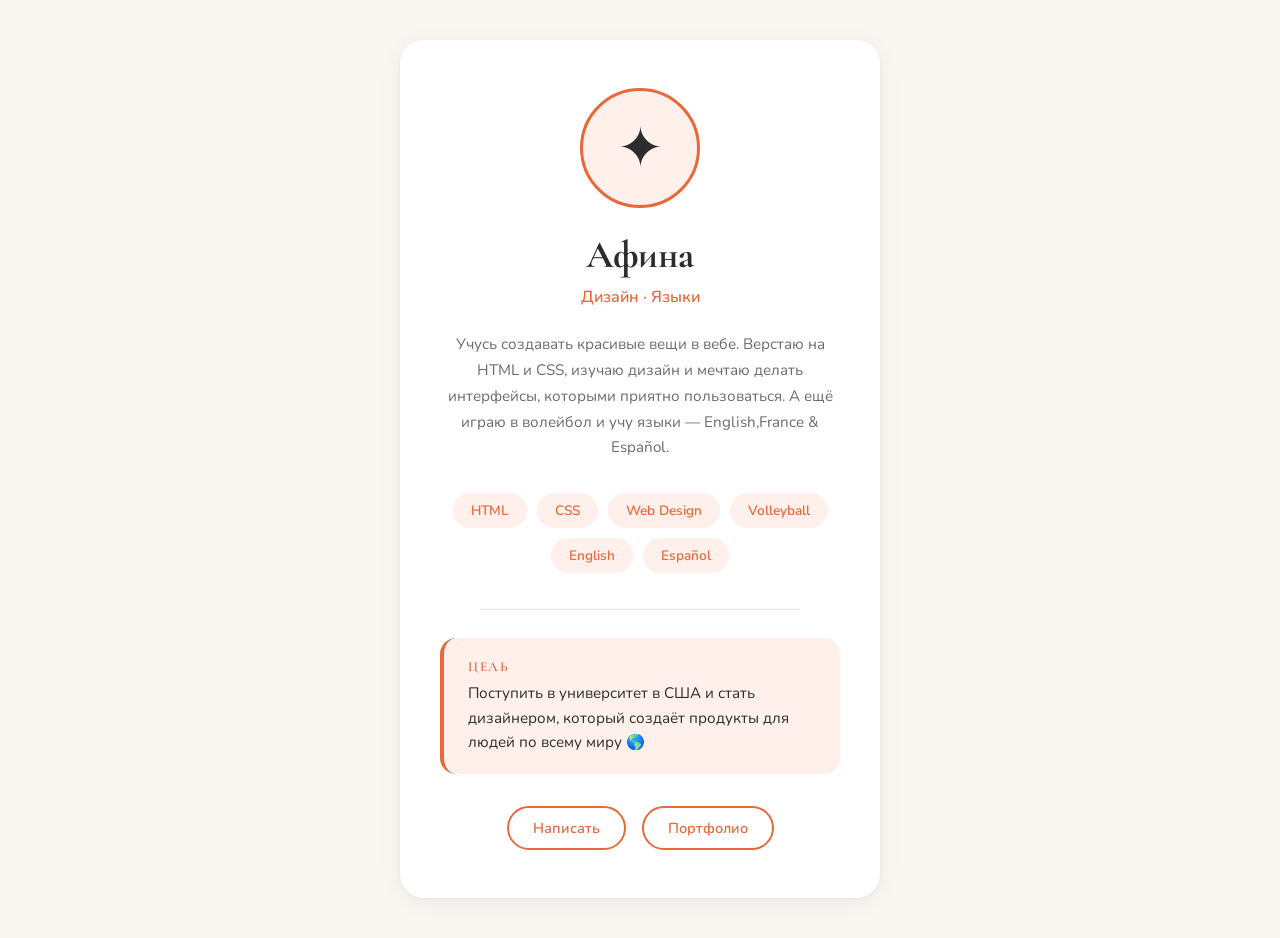
==== portfolio.html @ 3f21f56a "Rename portfolio html to portfolio.html" ====
<!DOCTYPE html>
<html lang="ru">
<head>
  <meta charset="UTF-8">
  <meta name="viewport" content="width=device-width, initial-scale=1.0">
  <title>Афина — дизайнер и не только</title>

  <!-- Подключаем красивые шрифты из Google Fonts (бесплатно) -->
  <link href="https://fonts.googleapis.com/css2?family=Cormorant+Garamond:wght@400;600;700&family=Nunito:wght@400;600&display=swap" rel="stylesheet">

  <!-- Подключаем наш файл со стилями -->
  <link rel="stylesheet" href="style.css">
</head>
<body>

  <div class="card">

    <!-- Аватар: замени эмодзи на <img src="photo.jpg"> когда будет фото -->
    <div class="avatar">✦</div>

    <h1 class="name">Афина</h1>
    <p class="tagline">Дизайн · Языки</p>

    <p class="bio">
      
      Учусь создавать красивые вещи в вебе. Верстаю на HTML и CSS,
      изучаю дизайн и мечтаю делать интерфейсы, которыми приятно пользоваться.
      А ещё играю в волейбол и учу языки — English,France & Español.
    
    </p>

    <div class="tags">
      <span class="tag">HTML</span>
      <span class="tag">CSS</span>
      <span class="tag">Web Design</span>
      <span class="tag">Volleyball</span>
      <span class="tag">English</span>
      <span class="tag">Español</span>
    </div>

    <div class="divider"></div>

    <div class="dream">
      <div class="dream-label">Цель</div>
      <div class="dream-text">
        Поступить в университет в США и стать дизайнером,
        который создаёт продукты для людей по всему миру 🌎
      </div>
    </div>

    <div class="links">
      <a href="mailto:afina@example.com" class="link">Написать</a>
      <a href="#" class="link">Портфолио</a>
    </div>

  </div>

</body>
</html>
---- style.css ----
/* ============================================
   ПЕРЕМЕННЫЕ — меняй цвета здесь, 
   и они изменятся ВЕЗДЕ на странице
   ============================================ */
:root {
  --color-bg: #faf7f2;           /* фон страницы */
  --color-card: #ffffff;          /* фон карточки */
  --color-accent: #e8683a;        /* акцентный цвет (оранжевый) */
  --color-accent-light: #fff0eb;  /* светлый акцент для фона */
  --color-text: #2c2c2c;          /* основной текст */
  --color-text-light: #6b6b6b;   /* второстепенный текст */
  --color-border: #eee5dc;        /* рамки и линии */

  --font-heading: 'Cormorant Garamond', Georgia, serif;  /* шрифт заголовков */
  --font-body: 'Nunito', sans-serif;                      /* шрифт текста */
}

/* ============================================
   СБРОС — убираем стандартные отступы браузера
   ============================================ */
* {
  margin: 0;
  padding: 0;
  box-sizing: border-box;
}

/* ============================================
   BODY — основа страницы
   ============================================ */
body {
  font-family: var(--font-body);
  background-color: var(--color-bg);
  color: var(--color-text);
  min-height: 100vh;

  /* flexbox — центрируем карточку по центру экрана */
  display: flex;
  justify-content: center;   /* по горизонтали */
  align-items: center;       /* по вертикали */
  padding: 40px 20px;
}

/* ============================================
   КАРТОЧКА — главный блок
   ============================================ */
.card {
  background: var(--color-card);
  border-radius: 24px;
  max-width: 480px;
  width: 100%;
  padding: 48px 40px;
  text-align: center;

  /* тень — делает карточку «объёмной» */
  box-shadow:
    0 4px 24px rgba(0, 0, 0, 0.06),
    0 1px 4px rgba(0, 0, 0, 0.04);

  /* анимация появления при загрузке */
  animation: fadeUp 0.8s ease-out;
}

/* Анимация: карточка плавно появляется снизу */
@keyframes fadeUp {
  from {
    opacity: 0;
    transform: translateY(30px);
  }
  to {
    opacity: 1;
    transform: translateY(0);
  }
}

/* ============================================
   АВАТАР — круглое фото/эмодзи
   ============================================ */
.avatar {
  width: 120px;
  height: 120px;
  border-radius: 50%;          /* делает круг из квадрата */
  background: var(--color-accent-light);
  margin: 0 auto 24px;        /* auto по бокам = центрирование */

  /* центрируем содержимое (эмодзи) */
  display: flex;
  justify-content: center;
  align-items: center;
  font-size: 56px;

  /* рамка вокруг аватара */
  border: 3px solid var(--color-accent);
}

/* ============================================
   ТИПОГРАФИКА — заголовки и текст
   ============================================ */
.name {
  font-family: var(--font-heading);
  font-size: 2.4rem;
  font-weight: 700;
  color: var(--color-text);
  margin-bottom: 8px;
  letter-spacing: -0.5px;    /* чуть сближаем буквы — приём дизайнеров */
}

.tagline {
  font-size: 1rem;
  color: var(--color-accent);
  font-weight: 600;
  margin-bottom: 24px;
}

.bio {
  font-size: 0.95rem;
  line-height: 1.7;           /* межстрочный интервал — чем больше, тем легче читать */
  color: var(--color-text-light);
  margin-bottom: 32px;
}

/* ============================================
   ТЕГИ — навыки и интересы
   ============================================ */
.tags {
  display: flex;
  flex-wrap: wrap;             /* переносит теги на новую строку если не влезают */
  justify-content: center;
  gap: 10px;                   /* расстояние между тегами */
  margin-bottom: 36px;
}

.tag {
  background: var(--color-accent-light);
  color: var(--color-accent);
  padding: 8px 18px;
  border-radius: 50px;        /* «таблетка» — большой border-radius на маленьком элементе */
  font-size: 0.85rem;
  font-weight: 600;

  /* плавный переход при наведении */
  transition: all 0.3s ease;
}

/* Эффект при наведении мыши */
.tag:hover {
  background: var(--color-accent);
  color: white;
  transform: translateY(-2px);  /* чуть подпрыгивает вверх */
}

/* ============================================
   РАЗДЕЛИТЕЛЬ
   ============================================ */
.divider {
  height: 1px;
  background: var(--color-border);
  margin: 0 40px 28px;
}

/* ============================================
   ЦЕЛЬ / МЕЧТА — выделенный блок
   ============================================ */
.dream {
  background: var(--color-accent-light);
  border-radius: 16px;
  padding: 20px 24px;
  margin-bottom: 32px;
  border-left: 4px solid var(--color-accent);  /* цветная полоска слева */
  text-align: left;
}

.dream-label {
  font-family: var(--font-heading);
  font-size: 0.85rem;
  font-weight: 600;
  color: var(--color-accent);
  text-transform: uppercase;   /* ЗАГЛАВНЫЕ БУКВЫ */
  letter-spacing: 1.5px;
  margin-bottom: 6px;
}

.dream-text {
  font-size: 0.95rem;
  color: var(--color-text);
  line-height: 1.6;
}

/* ============================================
   ССЫЛКИ / КОНТАКТЫ
   ============================================ */
.links {
  display: flex;
  justify-content: center;
  gap: 16px;
}

.link {
  color: var(--color-accent);
  text-decoration: none;       /* убираем подчёркивание */
  font-weight: 600;
  font-size: 0.9rem;
  padding: 10px 24px;
  border: 2px solid var(--color-accent);
  border-radius: 50px;
  transition: all 0.3s ease;
}

.link:hover {
  background: var(--color-accent);
  color: white;
}

/* ============================================
   АДАПТИВ — на маленьких экранах (телефоны)
   @media — это как «если экран меньше 480px, 
   то применить эти стили»
   ============================================ */
@media (max-width: 480px) {
  .card {
    padding: 36px 24px;
  }

  .name {
    font-size: 2rem;
  }

  .links {
    flex-direction: column;    /* кнопки друг под другом */
    gap: 12px;
  }
}
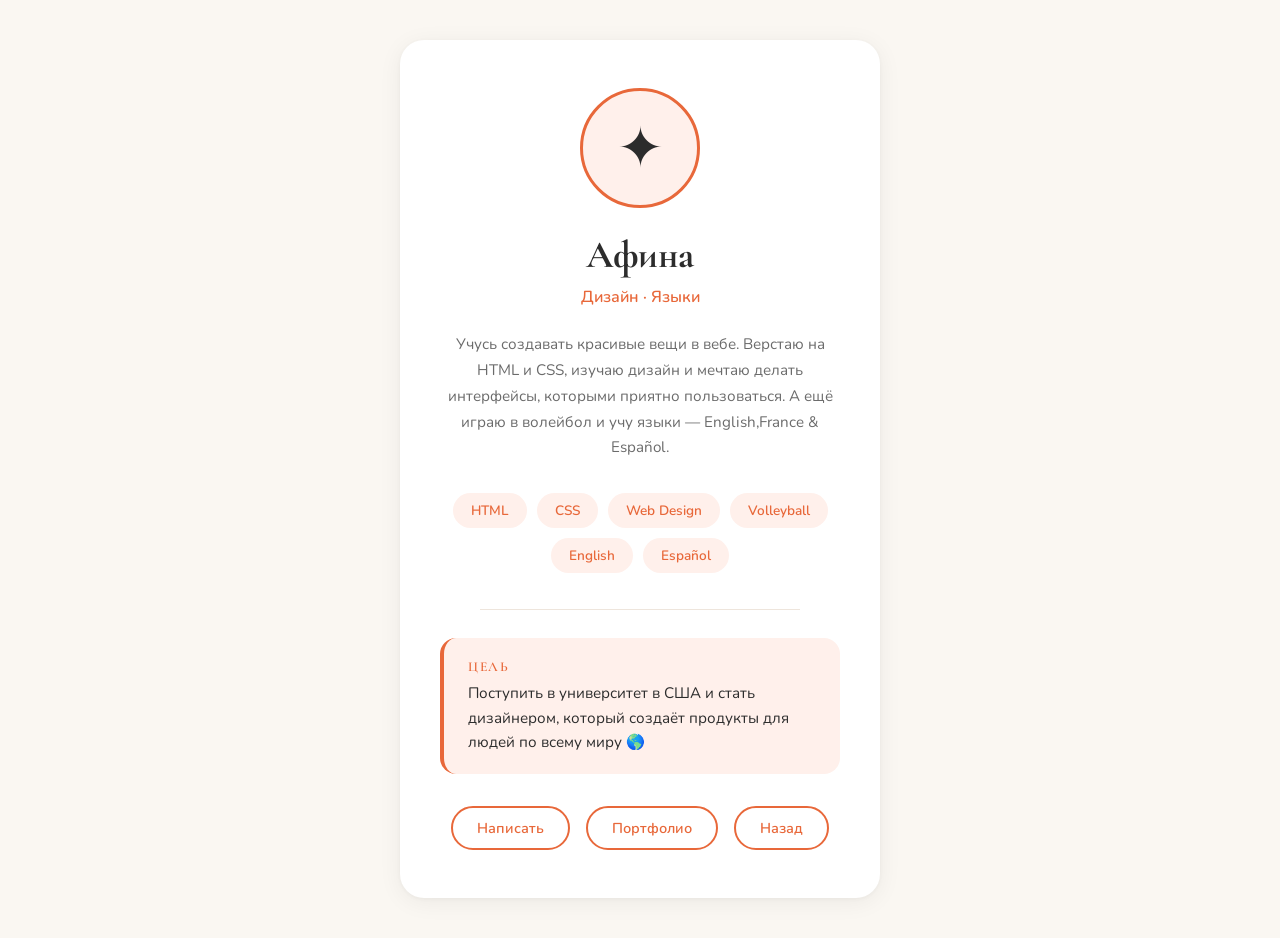
==== commit 7d6dd541: "Update portfolio.html" ====
--- a/portfolio.html
+++ b/portfolio.html
@@ -51,6 +51,7 @@
     <div class="links">
       <a href="mailto:afina@example.com" class="link">Написать</a>
       <a href="#" class="link">Портфолио</a>
+       <a href="https://github.com/barabanovaae/test/blob/main/index.html" class="link">Назад</a>
     </div>
 
   </div>
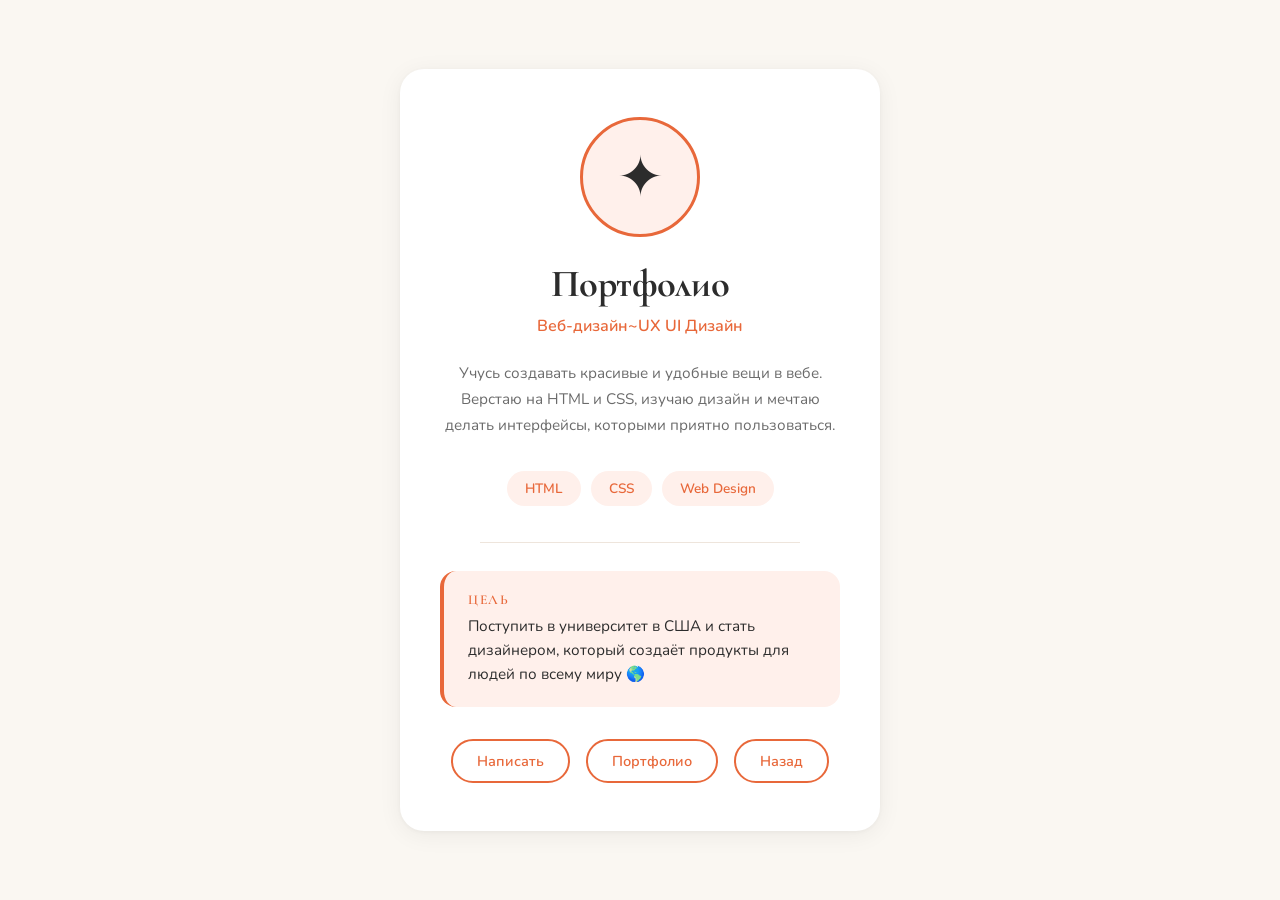
==== commit 59f14987: "Update portfolio.html" ====
--- a/portfolio.html
+++ b/portfolio.html
@@ -18,14 +18,13 @@
     <!-- Аватар: замени эмодзи на <img src="photo.jpg"> когда будет фото -->
     <div class="avatar">✦</div>
 
-    <h1 class="name">Афина</h1>
-    <p class="tagline">Дизайн · Языки</p>
+    <h1 class="name">Портфолио</h1>
+    <p class="tagline">Веб-дизайн~UX UI Дизайн</p>
 
     <p class="bio">
       
-      Учусь создавать красивые вещи в вебе. Верстаю на HTML и CSS,
-      изучаю дизайн и мечтаю делать интерфейсы, которыми приятно пользоваться.
-      А ещё играю в волейбол и учу языки — English,France & Español.
+      Учусь создавать красивые и удобные вещи в вебе. Верстаю на HTML и CSS,
+      изучаю дизайн и мечтаю делать интерфейсы, которыми приятно пользоваться. 
     
     </p>
 
@@ -33,9 +32,6 @@
       <span class="tag">HTML</span>
       <span class="tag">CSS</span>
       <span class="tag">Web Design</span>
-      <span class="tag">Volleyball</span>
-      <span class="tag">English</span>
-      <span class="tag">Español</span>
     </div>
 
     <div class="divider"></div>
@@ -51,7 +47,7 @@
     <div class="links">
       <a href="mailto:afina@example.com" class="link">Написать</a>
       <a href="#" class="link">Портфолио</a>
-       <a href="https://github.com/barabanovaae/test/blob/main/index.html" class="link">Назад</a>
+       <a href="index.html" class="link">Назад</a>
     </div>
 
   </div>
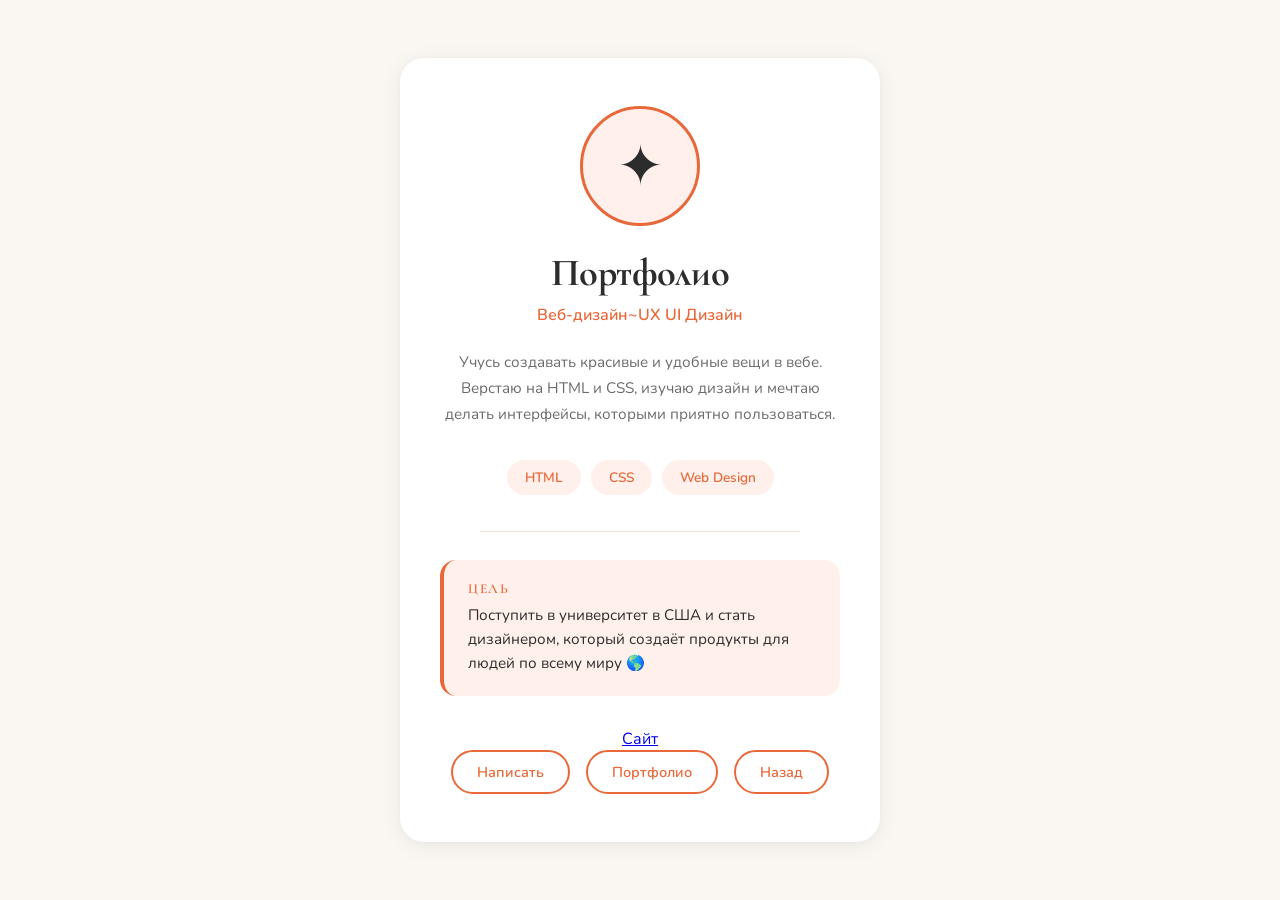
==== commit 2c87c89c: "Update portfolio.html" ====
--- a/portfolio.html
+++ b/portfolio.html
@@ -44,6 +44,11 @@
       </div>
     </div>
 
+  <div>
+    <a href="https://v0-premium-real-estate-landing-page.vercel.app/">Сайт</a>
+  </div>
+    
+
     <div class="links">
       <a href="mailto:afina@example.com" class="link">Написать</a>
       <a href="#" class="link">Портфолио</a>
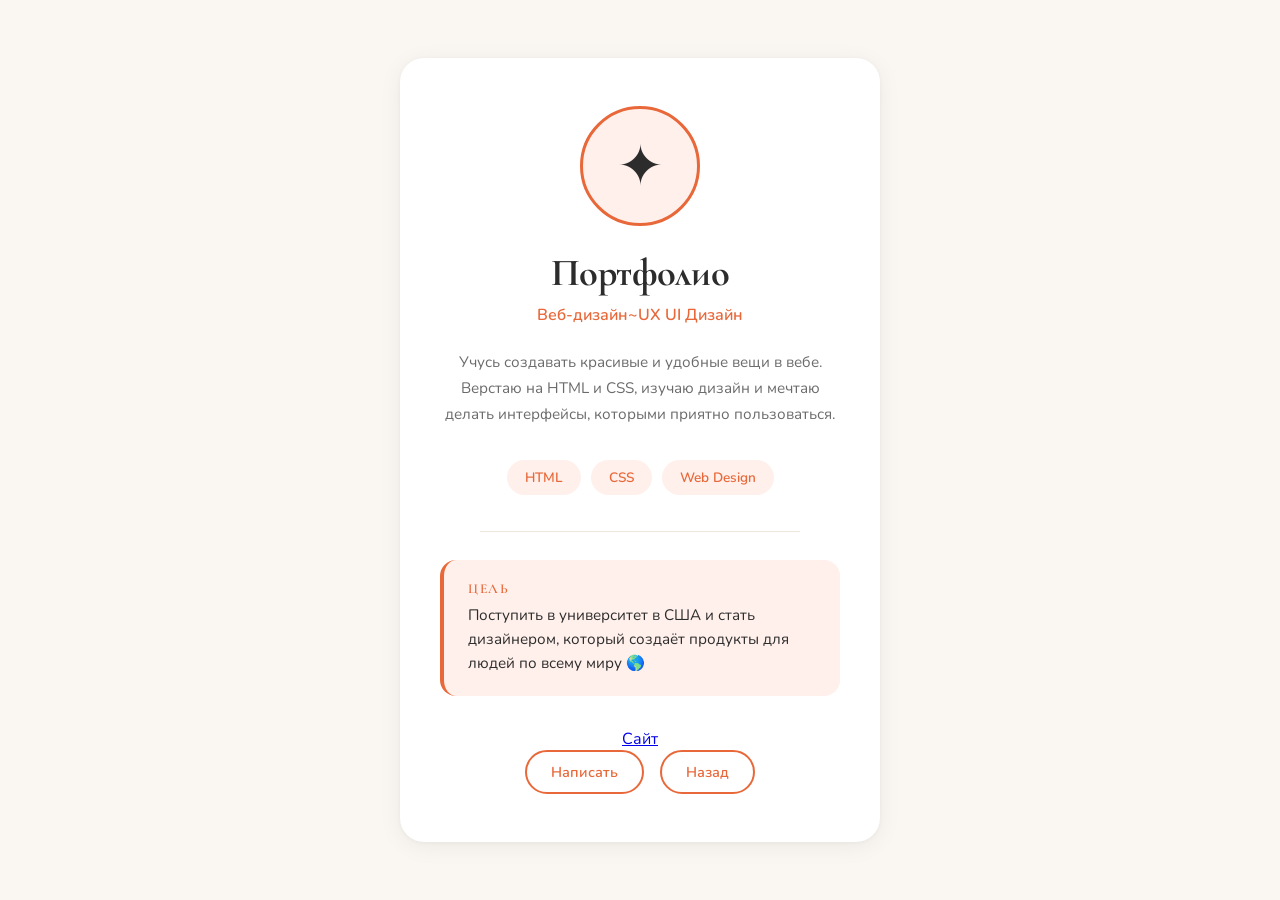
==== commit 75401809: "Update portfolio.html" ====
--- a/portfolio.html
+++ b/portfolio.html
@@ -51,7 +51,6 @@
 
     <div class="links">
       <a href="mailto:afina@example.com" class="link">Написать</a>
-      <a href="#" class="link">Портфолио</a>
        <a href="index.html" class="link">Назад</a>
     </div>
 
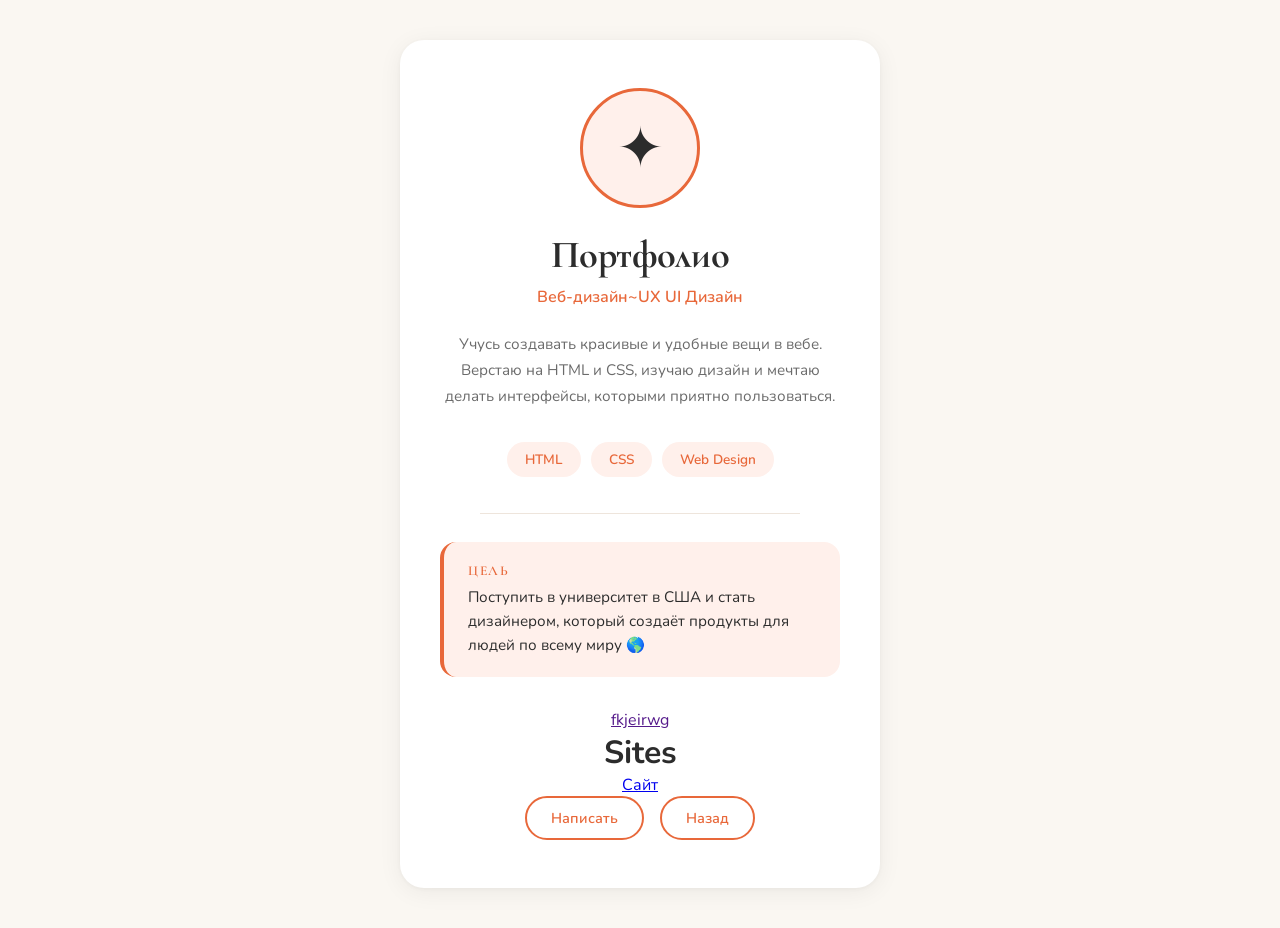
==== commit a8acfa56: "Update portfolio.html" ====
--- a/portfolio.html
+++ b/portfolio.html
@@ -43,10 +43,15 @@
         который создаёт продукты для людей по всему миру 🌎
       </div>
     </div>
+    
+    <div class="web-works">
+      <a href="">fkjeirwg</a>
+    </div>
 
-  <div>
-    <a href="https://v0-premium-real-estate-landing-page.vercel.app/">Сайт</a>
-  </div>
+    <div class="site works">
+      <h1>Sites</h1>
+      <a href="https://v0-premium-real-estate-landing-page.vercel.app/">Сайт</a>
+    </div>
     
 
     <div class="links">
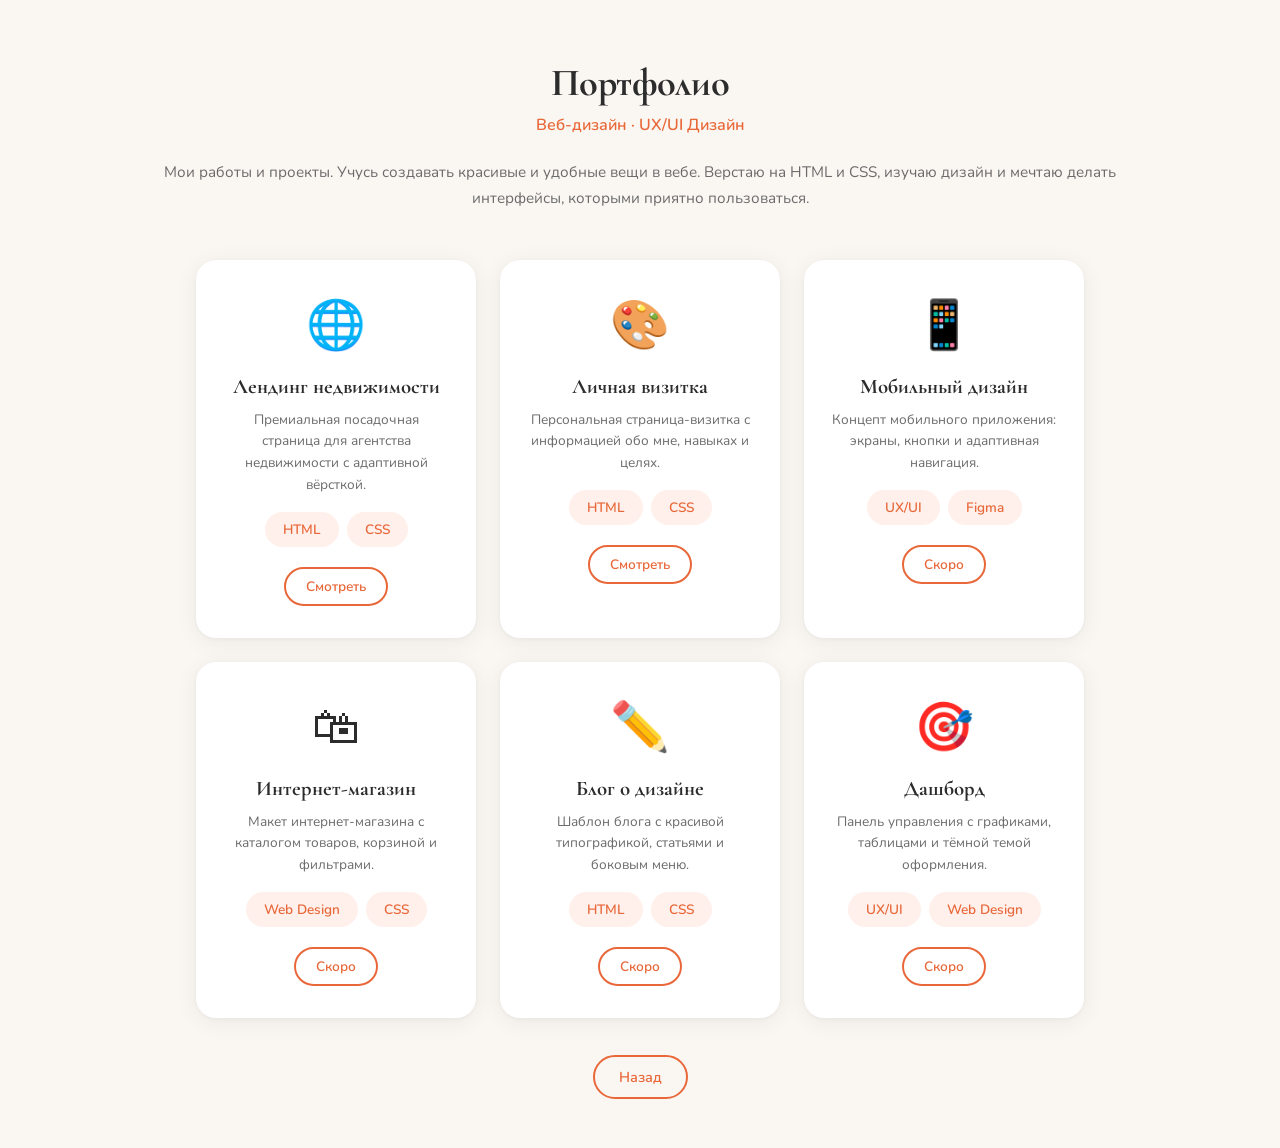
==== commit 3e13d5dd: "fix 1" ====
--- a/portfolio.html
+++ b/portfolio.html
@@ -3,9 +3,9 @@
 <head>
   <meta charset="UTF-8">
   <meta name="viewport" content="width=device-width, initial-scale=1.0">
-  <title>Афина — дизайнер и не только</title>
+  <title>Афина — Портфолио</title>
 
-  <!-- Подключаем красивые шрифты из Google Fonts (бесплатно) -->
+  <!-- Подключаем красивые шрифты из Google Fonts -->
   <link href="https://fonts.googleapis.com/css2?family=Cormorant+Garamond:wght@400;600;700&family=Nunito:wght@400;600&display=swap" rel="stylesheet">
 
   <!-- Подключаем наш файл со стилями -->
@@ -13,50 +13,112 @@
 </head>
 <body>
 
-  <div class="card">
+  <!-- Обёртка всей страницы портфолио -->
+  <div class="portfolio-page">
 
-    <!-- Аватар: замени эмодзи на <img src="photo.jpg"> когда будет фото -->
-    <div class="avatar">✦</div>
+    <!-- Заголовок страницы -->
+    <header class="portfolio-header">
+      <h1 class="name">Портфолио</h1>
+      <p class="tagline">Веб-дизайн · UX/UI Дизайн</p>
+      <p class="bio">
+        Мои работы и проекты. Учусь создавать красивые и удобные вещи в вебе.
+        Верстаю на HTML и CSS, изучаю дизайн и мечтаю делать интерфейсы,
+        которыми приятно пользоваться.
+      </p>
+    </header>
 
-    <h1 class="name">Портфолио</h1>
-    <p class="tagline">Веб-дизайн~UX UI Дизайн</p>
+    <!-- Сетка карточек на флексах -->
+    <div class="portfolio-grid">
 
-    <p class="bio">
-      
-      Учусь создавать красивые и удобные вещи в вебе. Верстаю на HTML и CSS,
-      изучаю дизайн и мечтаю делать интерфейсы, которыми приятно пользоваться. 
-    
-    </p>
+      <!-- Карточка 1 -->
+      <div class="portfolio-card">
+        <div class="portfolio-card-icon">🌐</div>
+        <h2 class="portfolio-card-title">Лендинг недвижимости</h2>
+        <p class="portfolio-card-desc">
+          Премиальная посадочная страница для агентства недвижимости с адаптивной вёрсткой.
+        </p>
+        <div class="portfolio-card-tags">
+          <span class="tag">HTML</span>
+          <span class="tag">CSS</span>
+        </div>
+        <a href="https://v0-premium-real-estate-landing-page.vercel.app/" class="portfolio-card-link">Смотреть</a>
+      </div>
 
-    <div class="tags">
-      <span class="tag">HTML</span>
-      <span class="tag">CSS</span>
-      <span class="tag">Web Design</span>
+      <!-- Карточка 2 -->
+      <div class="portfolio-card">
+        <div class="portfolio-card-icon">🎨</div>
+        <h2 class="portfolio-card-title">Личная визитка</h2>
+        <p class="portfolio-card-desc">
+          Персональная страница-визитка с информацией обо мне, навыках и целях.
+        </p>
+        <div class="portfolio-card-tags">
+          <span class="tag">HTML</span>
+          <span class="tag">CSS</span>
+        </div>
+        <a href="index.html" class="portfolio-card-link">Смотреть</a>
+      </div>
+
+      <!-- Карточка 3 -->
+      <div class="portfolio-card">
+        <div class="portfolio-card-icon">📱</div>
+        <h2 class="portfolio-card-title">Мобильный дизайн</h2>
+        <p class="portfolio-card-desc">
+          Концепт мобильного приложения: экраны, кнопки и адаптивная навигация.
+        </p>
+        <div class="portfolio-card-tags">
+          <span class="tag">UX/UI</span>
+          <span class="tag">Figma</span>
+        </div>
+        <a href="#" class="portfolio-card-link">Скоро</a>
+      </div>
+
+      <!-- Карточка 4 -->
+      <div class="portfolio-card">
+        <div class="portfolio-card-icon">🛍</div>
+        <h2 class="portfolio-card-title">Интернет-магазин</h2>
+        <p class="portfolio-card-desc">
+          Макет интернет-магазина с каталогом товаров, корзиной и фильтрами.
+        </p>
+        <div class="portfolio-card-tags">
+          <span class="tag">Web Design</span>
+          <span class="tag">CSS</span>
+        </div>
+        <a href="#" class="portfolio-card-link">Скоро</a>
+      </div>
+
+      <!-- Карточка 5 -->
+      <div class="portfolio-card">
+        <div class="portfolio-card-icon">✏️</div>
+        <h2 class="portfolio-card-title">Блог о дизайне</h2>
+        <p class="portfolio-card-desc">
+          Шаблон блога с красивой типографикой, статьями и боковым меню.
+        </p>
+        <div class="portfolio-card-tags">
+          <span class="tag">HTML</span>
+          <span class="tag">CSS</span>
+        </div>
+        <a href="#" class="portfolio-card-link">Скоро</a>
+      </div>
+
+      <!-- Карточка 6 -->
+      <div class="portfolio-card">
+        <div class="portfolio-card-icon">🎯</div>
+        <h2 class="portfolio-card-title">Дашборд</h2>
+        <p class="portfolio-card-desc">
+          Панель управления с графиками, таблицами и тёмной темой оформления.
+        </p>
+        <div class="portfolio-card-tags">
+          <span class="tag">UX/UI</span>
+          <span class="tag">Web Design</span>
+        </div>
+        <a href="#" class="portfolio-card-link">Скоро</a>
+      </div>
+
     </div>
 
-    <div class="divider"></div>
-
-    <div class="dream">
-      <div class="dream-label">Цель</div>
-      <div class="dream-text">
-        Поступить в университет в США и стать дизайнером,
-        который создаёт продукты для людей по всему миру 🌎
-      </div>
-    </div>
-    
-    <div class="web-works">
-      <a href="">fkjeirwg</a>
-    </div>
-
-    <div class="site works">
-      <h1>Sites</h1>
-      <a href="https://v0-premium-real-estate-landing-page.vercel.app/">Сайт</a>
-    </div>
-    
-
-    <div class="links">
-      <a href="mailto:afina@example.com" class="link">Написать</a>
-       <a href="index.html" class="link">Назад</a>
+    <!-- Кнопка назад -->
+    <div class="portfolio-back">
+      <a href="index.html" class="link">Назад</a>
     </div>
 
   </div>
--- a/style.css
+++ b/style.css
@@ -40,6 +40,7 @@
   padding: 40px 20px;
 }
 
+
 /* ============================================
    КАРТОЧКА — главный блок
    ============================================ */
@@ -204,15 +205,128 @@
   border-radius: 50px;
   transition: all 0.3s ease;
 }
-
 .link:hover {
   background: var(--color-accent);
   color: white;
 }
 
 /* ============================================
+   ПОРТФОЛИО — страница с карточками работ
+   ============================================ */
+
+/* Обёртка страницы портфолио */
+.portfolio-page {
+  max-width: 960px;
+  width: 100%;
+  padding: 20px 0;
+}
+
+/* Шапка портфолио */
+.portfolio-header {
+  text-align: center;
+  margin-bottom: 48px;
+  animation: fadeUp 0.8s ease-out;
+}
+
+/* Сетка карточек — flexbox с переносом */
+.portfolio-grid {
+  display: flex;
+  flex-wrap: wrap;            /* карточки переносятся на новую строку */
+  gap: 24px;                  /* расстояние между карточками */
+  justify-content: center;    /* центрируем карточки */
+  margin-bottom: 48px;
+}
+
+/* Одна карточка портфолио */
+.portfolio-card {
+  background: var(--color-card);
+  border-radius: 20px;
+  padding: 32px 28px;
+  width: 280px;               /* фиксированная ширина карточки */
+  text-align: center;
+  box-shadow:
+    0 4px 24px rgba(0, 0, 0, 0.06),
+    0 1px 4px rgba(0, 0, 0, 0.04);
+  transition: all 0.3s ease;
+  animation: fadeUp 0.8s ease-out;
+}
+
+/* При наведении карточка чуть поднимается */
+.portfolio-card:hover {
+  transform: translateY(-6px);
+  box-shadow:
+    0 12px 36px rgba(0, 0, 0, 0.1),
+    0 2px 8px rgba(0, 0, 0, 0.06);
+}
+
+/* Задержка анимации для каждой карточки — эффект «волны» */
+.portfolio-card:nth-child(1) { animation-delay: 0s; }
+.portfolio-card:nth-child(2) { animation-delay: 0.1s; }
+.portfolio-card:nth-child(3) { animation-delay: 0.2s; }
+.portfolio-card:nth-child(4) { animation-delay: 0.3s; }
+.portfolio-card:nth-child(5) { animation-delay: 0.4s; }
+.portfolio-card:nth-child(6) { animation-delay: 0.5s; }
+
+/* Иконка-эмодзи в карточке */
+.portfolio-card-icon {
+  font-size: 48px;
+  margin-bottom: 16px;
+}
+
+/* Заголовок карточки */
+.portfolio-card-title {
+  font-family: var(--font-heading);
+  font-size: 1.3rem;
+  font-weight: 700;
+  color: var(--color-text);
+  margin-bottom: 10px;
+}
+
+/* Описание проекта */
+.portfolio-card-desc {
+  font-size: 0.85rem;
+  line-height: 1.6;
+  color: var(--color-text-light);
+  margin-bottom: 16px;
+}
+
+/* Теги внутри карточки портфолио */
+.portfolio-card-tags {
+  display: flex;
+  flex-wrap: wrap;
+  justify-content: center;
+  gap: 8px;
+  margin-bottom: 20px;
+}
+
+/* Кнопка «Смотреть» в карточке */
+.portfolio-card-link {
+  display: inline-block;
+  color: var(--color-accent);
+  text-decoration: none;
+  font-weight: 600;
+  font-size: 0.85rem;
+  padding: 8px 20px;
+  border: 2px solid var(--color-accent);
+  border-radius: 50px;
+  transition: all 0.3s ease;
+}
+
+.portfolio-card-link:hover {
+  background: var(--color-accent);
+  color: white;
+}
+
+/* Кнопка «Назад» внизу */
+.portfolio-back {
+  text-align: center;
+  animation: fadeUp 0.8s ease-out;
+  animation-delay: 0.6s;
+}
+
+/* ============================================
    АДАПТИВ — на маленьких экранах (телефоны)
-   @media — это как «если экран меньше 480px, 
+   @media — это как «если экран меньше 480px,
    то применить эти стили»
    ============================================ */
 @media (max-width: 480px) {
@@ -225,7 +339,12 @@
   }
 
   .links {
-    flex-direction: column;    /* кнопки друг под другом */
+    flex-direction: column;
     gap: 12px;
   }
-}
+
+  /* Карточки портфолио на телефоне — в одну колонку */
+  .portfolio-card {
+    width: 100%;
+  }
+}
